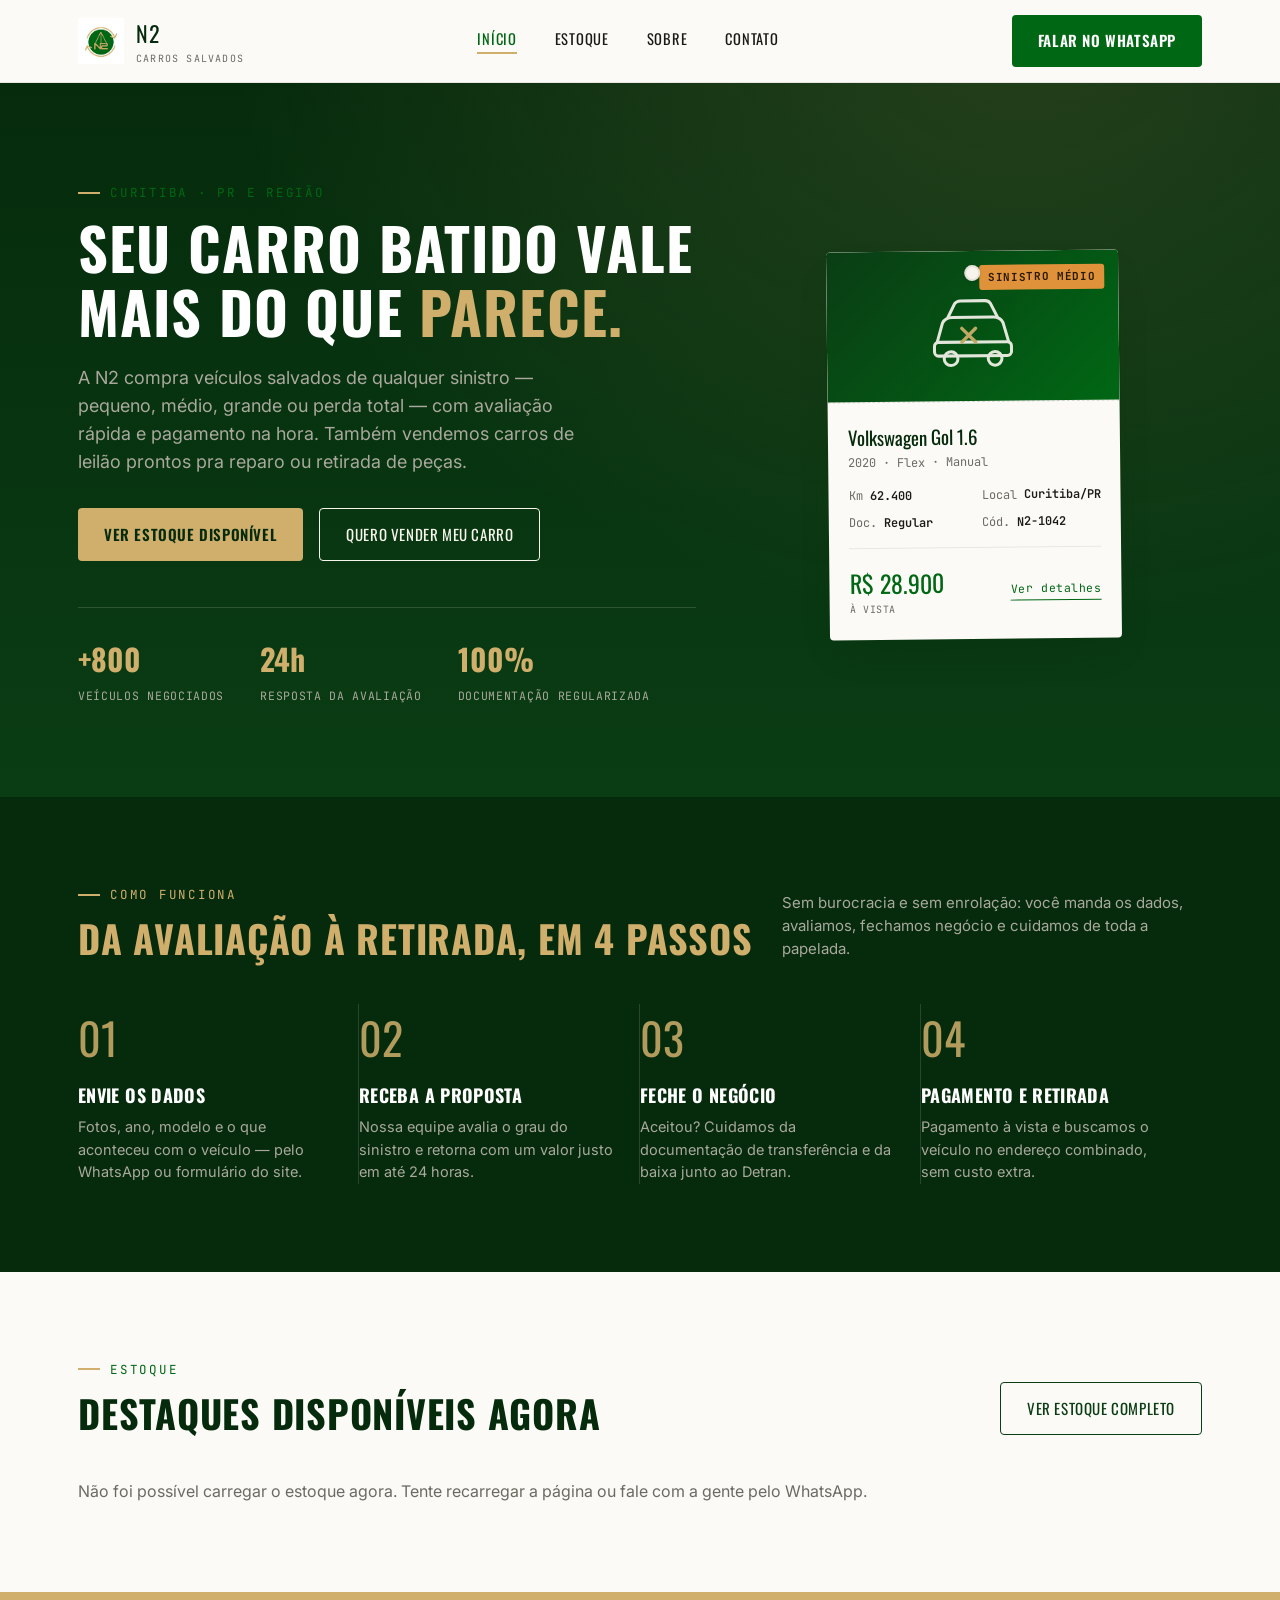
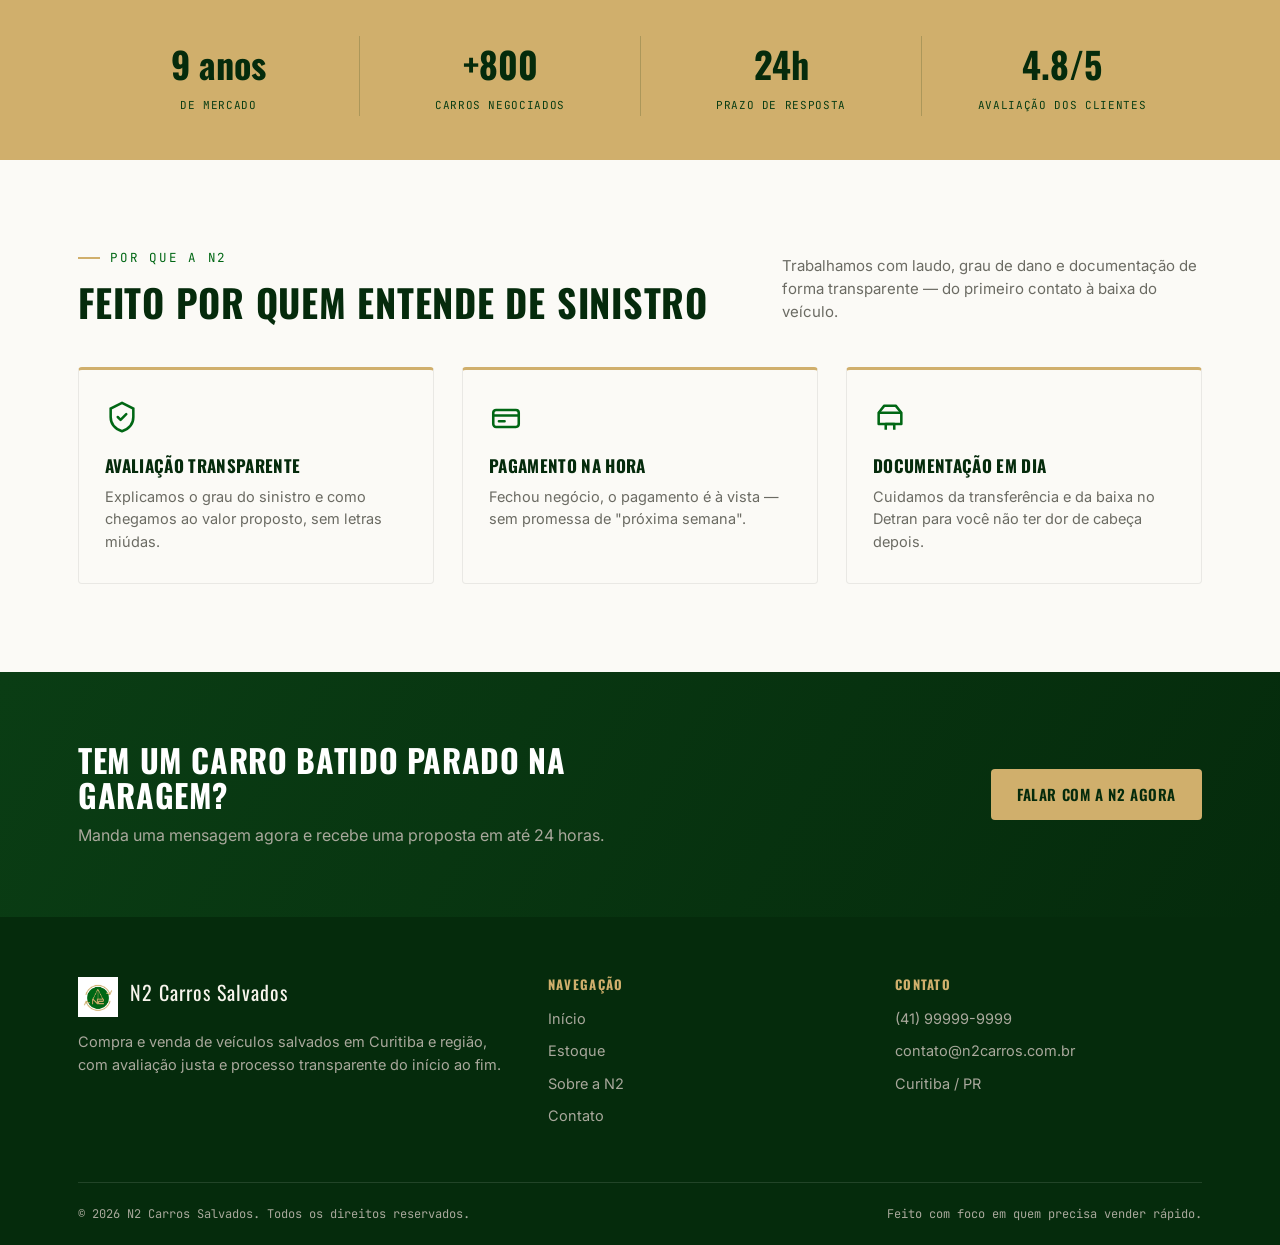
==== index.html @ 7c992ef7 "Puxa o estoque em tempo real do N2 AutoSYS Substitui os cards fixos de veículos (home e estoque) por" ====
<!DOCTYPE html>
<html lang="pt-BR">
<head>
<meta charset="UTF-8">
<meta name="viewport" content="width=device-width, initial-scale=1.0">
<title>N2 | Compra e Venda de Carros Salvados</title>
<meta name="description" content="A N2 compra seu carro salvado com avaliação justa e paga na hora. Também vendemos veículos de sinistro prontos para reparo ou peças.">
<link rel="icon" href="assets/logo.png">
<link rel="stylesheet" href="css/style.css">
</head>
<body>

<header class="site-header">
  <div class="wrap">
    <a href="index.html" class="brand">
      <img src="assets/logo.png" alt="N2 - Compra e venda de carros salvados">
      <div>
        <span class="brand-name">N2</span>
        <span class="brand-tag">Carros Salvados</span>
      </div>
    </a>
    <nav class="main-nav">
      <a href="index.html" class="active">Início</a>
      <a href="estoque.html">Estoque</a>
      <a href="sobre.html">Sobre</a>
      <a href="contato.html">Contato</a>
    </nav>
    <div class="header-actions">
      <a href="#" class="btn btn-whats" data-wa="Olá! Quero vender meu carro salvado.">
        <span>Falar no WhatsApp</span>
      </a>
      <button class="nav-toggle" aria-label="Abrir menu"><span></span><span></span><span></span></button>
    </div>
  </div>
</header>

<section class="hero">
  <div class="wrap">
    <div>
      <div class="eyebrow">Curitiba · PR e região</div>
      <h1>Seu carro batido vale mais do que <span>parece.</span></h1>
      <p class="lead">A N2 compra veículos salvados de qualquer sinistro — pequeno, médio, grande ou perda total — com avaliação rápida e pagamento na hora. Também vendemos carros de leilão prontos pra reparo ou retirada de peças.</p>
      <div class="hero-actions">
        <a href="#estoque-destaque" class="btn btn-primary">Ver estoque disponível</a>
        <a href="#" class="btn btn-outline" data-wa="Olá! Quero uma avaliação para o meu carro salvado.">Quero vender meu carro</a>
      </div>
      <div class="hero-stats">
        <div class="hero-stat"><b>+800</b><span>Veículos negociados</span></div>
        <div class="hero-stat"><b>24h</b><span>Resposta da avaliação</span></div>
        <div class="hero-stat"><b>100%</b><span>Documentação regularizada</span></div>
      </div>
    </div>
    <div class="hero-visual">
      <div class="tag-card" style="max-width:300px;">
        <div class="tag-punch"></div>
        <div class="tag-grade grade-medio">Sinistro médio</div>
        <div class="tag-media">
          <svg viewBox="0 0 64 64" fill="none" stroke="currentColor" style="color:#f7f4ec" stroke-width="2.2">
            <path d="M6 40 L10 26 Q12 22 17 22 L47 22 Q52 22 54 26 L58 40" stroke-linecap="round" stroke-linejoin="round"/>
            <path d="M14 22 L19 12 Q20.5 10 23 10 L41 10 Q43.5 10 45 12 L50 22" stroke-linecap="round" stroke-linejoin="round"/>
            <rect x="4" y="40" width="56" height="10" rx="3"/>
            <circle cx="16" cy="52" r="5"/>
            <circle cx="48" cy="52" r="5"/>
            <path d="M24 30 L34 40 M34 30 L24 40" stroke="#d0af6c" stroke-width="2.5" stroke-linecap="round"/>
          </svg>
        </div>
        <div class="tag-body">
          <div class="tag-model">Volkswagen Gol 1.6</div>
          <div class="tag-year">2020 · Flex · Manual</div>
          <div class="tag-specs">
            <div>Km <b>62.400</b></div>
            <div>Local <b>Curitiba/PR</b></div>
            <div>Doc. <b>Regular</b></div>
            <div>Cód. <b>N2-1042</b></div>
          </div>
          <div class="tag-price-row">
            <div class="tag-price">R$ 28.900<span>à vista</span></div>
            <a href="estoque.html" class="tag-link">Ver detalhes</a>
          </div>
        </div>
      </div>
    </div>
  </div>
</section>

<section class="bg-dark">
  <div class="wrap">
    <div class="section-head">
      <div>
        <div class="eyebrow">Como funciona</div>
        <h2>Da avaliação à retirada, em 4 passos</h2>
      </div>
      <p>Sem burocracia e sem enrolação: você manda os dados, avaliamos, fechamos negócio e cuidamos de toda a papelada.</p>
    </div>
    <div class="steps">
      <div class="step">
        <div class="step-num">01</div>
        <h3>Envie os dados</h3>
        <p>Fotos, ano, modelo e o que aconteceu com o veículo — pelo WhatsApp ou formulário do site.</p>
      </div>
      <div class="step">
        <div class="step-num">02</div>
        <h3>Receba a proposta</h3>
        <p>Nossa equipe avalia o grau do sinistro e retorna com um valor justo em até 24 horas.</p>
      </div>
      <div class="step">
        <div class="step-num">03</div>
        <h3>Feche o negócio</h3>
        <p>Aceitou? Cuidamos da documentação de transferência e da baixa junto ao Detran.</p>
      </div>
      <div class="step">
        <div class="step-num">04</div>
        <h3>Pagamento e retirada</h3>
        <p>Pagamento à vista e buscamos o veículo no endereço combinado, sem custo extra.</p>
      </div>
    </div>
  </div>
</section>

<section id="estoque-destaque" class="bg-paper">
  <div class="wrap">
    <div class="section-head">
      <div>
        <div class="eyebrow">Estoque</div>
        <h2>Destaques disponíveis agora</h2>
      </div>
      <a href="estoque.html" class="btn btn-outline-dark">Ver estoque completo</a>
    </div>
    <div class="tag-grid" id="tag-grid-destaque">
      <p style="color:var(--steel);grid-column:1/-1;">Carregando estoque…</p>
    </div>
  </div>
</section>

<section class="stats-band">
  <div class="wrap">
    <div class="stat-item"><b>9 anos</b><span>De mercado</span></div>
    <div class="stat-item"><b>+800</b><span>Carros negociados</span></div>
    <div class="stat-item"><b>24h</b><span>Prazo de resposta</span></div>
    <div class="stat-item"><b>4.8/5</b><span>Avaliação dos clientes</span></div>
  </div>
</section>

<section class="bg-paper">
  <div class="wrap">
    <div class="section-head">
      <div>
        <div class="eyebrow">Por que a N2</div>
        <h2>Feito por quem entende de sinistro</h2>
      </div>
      <p>Trabalhamos com laudo, grau de dano e documentação de forma transparente — do primeiro contato à baixa do veículo.</p>
    </div>
    <div class="value-grid">
      <div class="value-card">
        <svg viewBox="0 0 24 24" fill="none" stroke="currentColor" stroke-width="1.8"><path d="M12 2 L20 6 V12 C20 17 16.5 20.5 12 22 C7.5 20.5 4 17 4 12 V6 Z"/><path d="M9 12 l2 2 l4 -4" stroke-linecap="round" stroke-linejoin="round"/></svg>
        <h3>Avaliação transparente</h3>
        <p>Explicamos o grau do sinistro e como chegamos ao valor proposto, sem letras miúdas.</p>
      </div>
      <div class="value-card">
        <svg viewBox="0 0 24 24" fill="none" stroke="currentColor" stroke-width="1.8"><rect x="3" y="7" width="18" height="12" rx="2"/><path d="M3 11 h18 M7 15 h4" stroke-linecap="round"/></svg>
        <h3>Pagamento na hora</h3>
        <p>Fechou negócio, o pagamento é à vista — sem promessa de "próxima semana".</p>
      </div>
      <div class="value-card">
        <svg viewBox="0 0 24 24" fill="none" stroke="currentColor" stroke-width="1.8"><path d="M4 17 V9 l4 -5 h8 l4 5 v8 Z" stroke-linejoin="round"/><path d="M4 9 h16 M9 21 v-4 h6 v4" stroke-linejoin="round"/></svg>
        <h3>Documentação em dia</h3>
        <p>Cuidamos da transferência e da baixa no Detran para você não ter dor de cabeça depois.</p>
      </div>
    </div>
  </div>
</section>

<section class="cta-band">
  <div class="wrap">
    <div>
      <h2>Tem um carro batido parado na garagem?</h2>
      <p>Manda uma mensagem agora e recebe uma proposta em até 24 horas.</p>
    </div>
    <a href="#" class="btn btn-primary" data-wa="Olá! Tenho um carro salvado e quero uma proposta.">Falar com a N2 agora</a>
  </div>
</section>

<footer class="site-footer">
  <div class="wrap">
    <div class="footer-grid">
      <div class="footer-col">
        <div class="footer-brand">
          <img src="assets/logo.png" alt="N2">
          <span class="footer-brand-name">N2 Carros Salvados</span>
        </div>
        <p>Compra e venda de veículos salvados em Curitiba e região, com avaliação justa e processo transparente do início ao fim.</p>
      </div>
      <div class="footer-col">
        <h4>Navegação</h4>
        <a href="index.html">Início</a>
        <a href="estoque.html">Estoque</a>
        <a href="sobre.html">Sobre a N2</a>
        <a href="contato.html">Contato</a>
      </div>
      <div class="footer-col">
        <h4>Contato</h4>
        <a href="tel:+5541999999999">(41) 99999-9999</a>
        <a href="mailto:contato@n2carros.com.br">contato@n2carros.com.br</a>
        <p>Curitiba / PR</p>
      </div>
    </div>
    <div class="footer-bottom">
      <span>© 2026 N2 Carros Salvados. Todos os direitos reservados.</span>
      <span>Feito com foco em quem precisa vender rápido.</span>
    </div>
  </div>
</footer>

<script src="js/script.js"></script>
</body>
</html>
---- css/style.css ----
@import url('https://fonts.googleapis.com/css2?family=Oswald:wght@400;500;600;700&family=Inter:wght@400;500;600;700&family=JetBrains+Mono:wght@400;500;700&display=swap');

:root{
  --green-900:#052b0c;
  --green-800:#0a3d14;
  --green-700:#006714;
  --green-600:#0c7d24;
  --gold:#d0af6c;
  --gold-light:#e8d5a8;
  --cream:#f7f4ec;
  --paper:#fbfaf6;
  --ink:#1a1a16;
  --steel:#6b6b63;
  --steel-light:#a9a89c;
  --danger:#a83232;

  --font-display:'Oswald',sans-serif;
  --font-body:'Inter',sans-serif;
  --font-mono:'JetBrains Mono',monospace;

  --radius:4px;
  --container:1180px;
}

*{box-sizing:border-box;margin:0;padding:0;}
html{scroll-behavior:smooth;}
body{
  font-family:var(--font-body);
  color:var(--ink);
  background:var(--cream);
  line-height:1.55;
  -webkit-font-smoothing:antialiased;
}
img{max-width:100%;display:block;}
a{color:inherit;text-decoration:none;}
ul{list-style:none;}
button{font-family:inherit;cursor:pointer;border:none;background:none;}

.wrap{
  width:100%;
  max-width:var(--container);
  margin:0 auto;
  padding:0 28px;
}

h1,h2,h3,h4{
  font-family:var(--font-display);
  text-transform:uppercase;
  letter-spacing:0.02em;
  color:var(--green-900);
  line-height:1.1;
}

.eyebrow{
  font-family:var(--font-mono);
  font-size:12.5px;
  letter-spacing:0.14em;
  text-transform:uppercase;
  color:var(--green-700);
  display:flex;
  align-items:center;
  gap:10px;
  margin-bottom:14px;
}
.eyebrow::before{
  content:"";
  width:22px;
  height:2px;
  background:var(--gold);
}

/* ---------- Buttons ---------- */
.btn{
  display:inline-flex;
  align-items:center;
  gap:10px;
  padding:14px 26px;
  font-family:var(--font-display);
  font-size:15px;
  letter-spacing:0.04em;
  text-transform:uppercase;
  border-radius:var(--radius);
  transition:transform .15s ease, box-shadow .15s ease, background .15s ease;
  white-space:nowrap;
}
.btn-primary{
  background:var(--gold);
  color:var(--green-900);
  font-weight:600;
}
.btn-primary:hover{background:var(--gold-light);transform:translateY(-2px);}
.btn-outline{
  border:1.5px solid var(--cream);
  color:var(--cream);
}
.btn-outline:hover{background:rgba(247,244,236,0.1);transform:translateY(-2px);}
.btn-outline-dark{
  border:1.5px solid var(--green-800);
  color:var(--green-800);
}
.btn-outline-dark:hover{background:var(--green-800);color:var(--cream);}
.btn-whats{
  background:var(--green-700);
  color:#fff;
  font-weight:600;
}
.btn-whats:hover{background:var(--green-600);transform:translateY(-2px);}
.btn-block{width:100%;justify-content:center;}

/* ---------- Header ---------- */
.site-header{
  position:sticky;
  top:0;
  z-index:100;
  background:var(--paper);
  border-bottom:1px solid rgba(0,0,0,0.08);
}
.site-header .wrap{
  display:flex;
  align-items:center;
  justify-content:space-between;
  height:82px;
}
.brand{
  display:flex;
  align-items:center;
  gap:12px;
}
.brand img{height:46px;width:46px;}
.brand-name{
  font-family:var(--font-display);
  font-size:22px;
  letter-spacing:0.06em;
  color:var(--green-900);
}
.brand-tag{
  display:block;
  font-family:var(--font-mono);
  font-size:10px;
  letter-spacing:0.12em;
  color:var(--steel);
  text-transform:uppercase;
  margin-top:1px;
}
.main-nav{
  display:flex;
  align-items:center;
  gap:38px;
}
.main-nav a{
  font-family:var(--font-display);
  font-size:14.5px;
  letter-spacing:0.05em;
  text-transform:uppercase;
  color:var(--ink);
  position:relative;
  padding-bottom:4px;
}
.main-nav a::after{
  content:"";
  position:absolute;
  left:0;bottom:0;
  width:0;
  height:2px;
  background:var(--gold);
  transition:width .2s ease;
}
.main-nav a:hover::after,
.main-nav a.active::after{width:100%;}
.main-nav a.active{color:var(--green-700);}
.header-actions{display:flex;align-items:center;gap:16px;}
.nav-toggle{display:none;}

/* ---------- Footer ---------- */
.site-footer{
  background:var(--green-900);
  color:var(--cream);
  padding:60px 0 0;
}
.footer-grid{
  display:grid;
  grid-template-columns:1.4fr 1fr 1fr;
  gap:40px;
  padding-bottom:44px;
  border-bottom:1px solid rgba(247,244,236,0.12);
}
.footer-brand{display:flex;gap:12px;align-items:flex-start;margin-bottom:14px;}
.footer-brand img{height:40px;width:40px;}
.footer-brand-name{font-family:var(--font-display);font-size:20px;letter-spacing:0.05em;}
.footer-col h4{
  color:var(--gold);
  font-size:13px;
  letter-spacing:0.1em;
  margin-bottom:16px;
}
.footer-col p, .footer-col a{
  color:var(--steel-light);
  font-size:14.5px;
  display:block;
  margin-bottom:10px;
}
.footer-col a:hover{color:var(--gold);}
.footer-bottom{
  padding:22px 0;
  display:flex;
  justify-content:space-between;
  font-family:var(--font-mono);
  font-size:12px;
  color:var(--steel-light);
}

/* ---------- Hero ---------- */
.hero{
  background:var(--green-900);
  background-image:
    radial-gradient(ellipse at 80% -10%, rgba(208,175,108,0.16), transparent 55%),
    linear-gradient(180deg, var(--green-900), var(--green-800));
  color:var(--cream);
  padding:100px 0 90px;
  position:relative;
  overflow:hidden;
}
.hero .wrap{
  display:grid;
  grid-template-columns:1.15fr 0.85fr;
  gap:50px;
  align-items:center;
  position:relative;
  z-index:2;
}
.hero h1{
  color:#fff;
  font-size:clamp(38px,5vw,58px);
  margin-bottom:20px;
}
.hero h1 span{color:var(--gold);}
.hero p.lead{
  font-size:18px;
  color:var(--steel-light);
  max-width:520px;
  margin-bottom:32px;
}
.hero-actions{display:flex;gap:16px;flex-wrap:wrap;}
.hero-stats{
  display:flex;
  gap:36px;
  margin-top:46px;
  padding-top:28px;
  border-top:1px solid rgba(247,244,236,0.15);
}
.hero-stat b{
  display:block;
  font-family:var(--font-display);
  font-size:30px;
  color:var(--gold);
}
.hero-stat span{
  font-family:var(--font-mono);
  font-size:11.5px;
  letter-spacing:0.06em;
  color:var(--steel-light);
  text-transform:uppercase;
}

/* Tag illustration in hero */
.hero-visual{position:relative;display:flex;justify-content:center;}

/* ---------- Auction Tag Card (signature component) ---------- */
.tag-card{
  background:var(--paper);
  border-radius:var(--radius);
  position:relative;
  box-shadow:0 18px 40px -18px rgba(5,43,12,0.35);
  overflow:hidden;
  transform:rotate(-0.6deg);
  transition:transform .2s ease, box-shadow .2s ease;
}
.tag-card:nth-child(even){transform:rotate(0.6deg);}
.tag-card:hover{transform:rotate(0deg) translateY(-4px);box-shadow:0 24px 50px -18px rgba(5,43,12,0.45);}
.tag-punch{
  position:absolute;
  top:14px;left:50%;
  transform:translateX(-50%);
  width:16px;height:16px;
  border-radius:50%;
  background:var(--cream);
  box-shadow:inset 0 0 0 2px rgba(0,0,0,0.08), 0 1px 3px rgba(0,0,0,0.15);
  z-index:3;
}
.tag-media{
  height:150px;
  background:linear-gradient(135deg,var(--green-800),var(--green-700));
  position:relative;
  display:flex;
  align-items:center;
  justify-content:center;
  padding-top:10px;
}
.tag-media svg{width:88px;height:88px;opacity:0.92;}
.tag-media img{width:100%;height:100%;object-fit:cover;}
.tag-grade{
  position:absolute;
  top:14px;right:14px;
  z-index:2;
  font-family:var(--font-mono);
  font-size:11px;
  letter-spacing:0.06em;
  padding:4px 9px;
  border-radius:3px;
  text-transform:uppercase;
  font-weight:700;
}
.grade-pequeno{background:var(--gold);color:var(--green-900);}
.grade-medio{background:#e0923a;color:#2a1a05;}
.grade-grande{background:var(--danger);color:#fff;}
.grade-sucata{background:var(--steel);color:#fff;}
.tag-body{padding:20px 20px 22px;border-top:1px dashed rgba(0,0,0,0.14);}
.tag-model{
  font-family:var(--font-display);
  font-size:19px;
  color:var(--green-900);
  margin-bottom:2px;
}
.tag-year{
  font-family:var(--font-mono);
  font-size:12px;
  color:var(--steel);
  margin-bottom:14px;
}
.tag-specs{
  display:grid;
  grid-template-columns:1fr 1fr;
  gap:8px 14px;
  font-family:var(--font-mono);
  font-size:12px;
  color:var(--steel);
  margin-bottom:16px;
  padding-bottom:16px;
  border-bottom:1px solid rgba(0,0,0,0.08);
}
.tag-specs b{color:var(--ink);font-weight:600;}
.tag-price-row{
  display:flex;
  align-items:center;
  justify-content:space-between;
}
.tag-price{
  font-family:var(--font-display);
  font-size:24px;
  color:var(--green-700);
}
.tag-price span{
  display:block;
  font-family:var(--font-mono);
  font-size:10px;
  color:var(--steel);
  text-transform:uppercase;
  letter-spacing:0.06em;
}
.tag-link{
  font-family:var(--font-mono);
  font-size:11.5px;
  letter-spacing:0.05em;
  color:var(--green-700);
  border-bottom:1px solid var(--green-700);
  padding-bottom:2px;
}
.tag-link:hover{color:var(--gold);border-color:var(--gold);}

/* ---------- Generic sections ---------- */
section{padding:88px 0;}
.section-head{
  display:flex;
  justify-content:space-between;
  align-items:flex-end;
  margin-bottom:44px;
  gap:24px;
}
.section-head h2{font-size:clamp(28px,3.4vw,38px);}
.section-head p{color:var(--steel);max-width:420px;font-size:15px;}
.bg-dark{background:var(--green-900);color:var(--cream);}
.bg-dark h2, .bg-dark .eyebrow{color:var(--gold);}
.bg-dark p{color:var(--steel-light);}
.bg-paper{background:var(--paper);}

/* Steps (real sequence -> numbered) */
.steps{
  display:grid;
  grid-template-columns:repeat(4,1fr);
  gap:0;
  counter-reset:step;
}
.step{
  position:relative;
  padding:0 24px 0 0;
  border-right:1px solid rgba(247,244,236,0.14);
}
.step:last-child{border-right:none;}
.step-num{
  font-family:var(--font-display);
  font-size:44px;
  color:var(--gold);
  opacity:0.85;
  margin-bottom:14px;
}
.step h3{color:#fff;font-size:18px;margin-bottom:10px;}
.step p{font-size:14.5px;color:var(--steel-light);}

/* Grid of tag cards */
.tag-grid{
  display:grid;
  grid-template-columns:repeat(3,1fr);
  gap:30px;
}

/* Stats band */
.stats-band{
  background:var(--gold);
  padding:0;
}
.stats-band .wrap{
  display:grid;
  grid-template-columns:repeat(4,1fr);
  padding:44px 28px;
}
.stat-item{text-align:center;border-left:1px solid rgba(5,43,12,0.18);}
.stat-item:first-child{border-left:none;}
.stat-item b{
  display:block;
  font-family:var(--font-display);
  font-size:36px;
  color:var(--green-900);
}
.stat-item span{
  font-family:var(--font-mono);
  font-size:11px;
  letter-spacing:0.06em;
  text-transform:uppercase;
  color:var(--green-800);
}

/* Values / cards */
.value-grid{
  display:grid;
  grid-template-columns:repeat(3,1fr);
  gap:28px;
}
.value-card{
  background:var(--paper);
  border:1px solid rgba(0,0,0,0.07);
  border-top:3px solid var(--gold);
  padding:30px 26px;
  border-radius:var(--radius);
}
.value-card svg{width:34px;height:34px;color:var(--green-700);margin-bottom:16px;}
.value-card h3{font-size:17px;margin-bottom:10px;color:var(--green-900);}
.value-card p{font-size:14.5px;color:var(--steel);}

/* CTA band */
.cta-band{
  background:linear-gradient(120deg,var(--green-800),var(--green-900));
  color:#fff;
  padding:70px 0;
}
.cta-band .wrap{
  display:flex;
  align-items:center;
  justify-content:space-between;
  gap:30px;
}
.cta-band h2{color:#fff;font-size:clamp(24px,3vw,32px);max-width:520px;}
.cta-band p{color:var(--steel-light);margin-top:10px;}

/* ---------- Filters (Estoque page) ---------- */
.filters{
  display:flex;
  gap:10px;
  flex-wrap:wrap;
  margin-bottom:40px;
}
.filter-btn{
  padding:10px 18px;
  border:1.5px solid var(--steel-light);
  border-radius:30px;
  font-family:var(--font-mono);
  font-size:12.5px;
  letter-spacing:0.04em;
  text-transform:uppercase;
  color:var(--steel);
  transition:all .15s ease;
}
.filter-btn:hover{border-color:var(--green-700);color:var(--green-700);}
.filter-btn.active{
  background:var(--green-700);
  border-color:var(--green-700);
  color:#fff;
}

/* ---------- Page header (interior pages) ---------- */
.page-header{
  background:var(--green-900);
  color:#fff;
  padding:64px 0 44px;
}
.page-header h1{color:#fff;font-size:clamp(30px,4vw,44px);}
.page-header p{color:var(--steel-light);max-width:560px;margin-top:12px;}
.breadcrumb{
  font-family:var(--font-mono);
  font-size:12px;
  letter-spacing:0.05em;
  color:var(--gold);
  text-transform:uppercase;
  margin-bottom:16px;
}

/* ---------- About page specifics ---------- */
.about-grid{
  display:grid;
  grid-template-columns:1fr 1fr;
  gap:60px;
  align-items:center;
}
.about-media{
  background:var(--green-800);
  border-radius:var(--radius);
  padding:40px;
  position:relative;
}
.about-media svg{width:100%;height:auto;}
.timeline{margin-top:20px;}
.timeline-item{
  display:grid;
  grid-template-columns:90px 1fr;
  gap:20px;
  padding:22px 0;
  border-bottom:1px solid rgba(0,0,0,0.08);
}
.timeline-item b{font-family:var(--font-mono);color:var(--green-700);}
.timeline-item h4{font-size:16px;margin-bottom:6px;}
.timeline-item p{font-size:14px;color:var(--steel);}

/* ---------- Contact page ---------- */
.contact-grid{
  display:grid;
  grid-template-columns:0.9fr 1.1fr;
  gap:54px;
}
.contact-cards{display:flex;flex-direction:column;gap:16px;}
.contact-card{
  background:var(--paper);
  border:1px solid rgba(0,0,0,0.08);
  border-radius:var(--radius);
  padding:24px;
  display:flex;
  gap:16px;
  align-items:flex-start;
}
.contact-card svg{width:26px;height:26px;color:var(--green-700);flex-shrink:0;margin-top:2px;}
.contact-card h4{font-size:15px;color:var(--green-900);margin-bottom:6px;text-transform:uppercase;letter-spacing:0.04em;font-family:var(--font-display);}
.contact-card p, .contact-card a{font-size:14.5px;color:var(--steel);}
.contact-card a:hover{color:var(--green-700);}

.form-panel{
  background:var(--paper);
  border:1px solid rgba(0,0,0,0.08);
  border-radius:var(--radius);
  padding:36px;
}
.form-panel h3{font-size:20px;margin-bottom:6px;}
.form-panel > p{color:var(--steel);font-size:14px;margin-bottom:26px;}
.field{margin-bottom:18px;}
.field label{
  display:block;
  font-family:var(--font-mono);
  font-size:11.5px;
  letter-spacing:0.05em;
  text-transform:uppercase;
  color:var(--steel);
  margin-bottom:8px;
}  
.field input, .field select, .field textarea{
  width:100%;
  padding:13px 14px;
  border:1.5px solid rgba(0,0,0,0.14);
  border-radius:var(--radius);
  font-family:var(--font-body);
  font-size:14.5px;
  background:#fff;
  color:var(--ink);
}
.field input:focus, .field select:focus, .field textarea:focus{
  outline:2px solid var(--green-700);
  outline-offset:1px;
  border-color:var(--green-700);
}
.field-row{display:grid;grid-template-columns:1fr 1fr;gap:16px;}
.form-note{font-size:12.5px;color:var(--steel);margin-top:14px;}

.map-block{
  margin-top:28px;
  height:220px;
  border-radius:var(--radius);
  background:
    repeating-linear-gradient(45deg, rgba(0,103,20,0.06) 0 10px, transparent 10px 20px),
    var(--green-800);
  display:flex;
  align-items:center;
  justify-content:center;
  color:var(--gold);
  font-family:var(--font-mono);
  font-size:13px;
  letter-spacing:0.05em;
  text-align:center;
  padding:20px;
}

/* ---------- Sold/badge ribbon on tag ---------- */
.ribbon{
  position:absolute;
  top:16px;left:-32px;
  background:var(--danger);
  color:#fff;
  font-family:var(--font-mono);
  font-size:10.5px;
  letter-spacing:0.08em;
  padding:4px 40px;
  transform:rotate(-38deg);
  z-index:4;
}

/* ---------- Focus visibility ---------- */
a:focus-visible, button:focus-visible, input:focus-visible, textarea:focus-visible, select:focus-visible{
  outline:2px solid var(--green-700);
  outline-offset:2px;
}

/* ---------- Responsive ---------- */
@media (max-width:980px){
  .hero .wrap{grid-template-columns:1fr;}
  .hero-visual{order:-1;}
  .footer-grid{grid-template-columns:1fr;gap:32px;}
  .tag-grid{grid-template-columns:repeat(2,1fr);}
  .steps{grid-template-columns:repeat(2,1fr);row-gap:36px;}
  .step{border-right:none;}
  .value-grid{grid-template-columns:1fr 1fr;}
  .about-grid{grid-template-columns:1fr;}
  .contact-grid{grid-template-columns:1fr;}
  .stats-band .wrap{grid-template-columns:repeat(2,1fr);row-gap:24px;}
  .stat-item{border-left:none;}
}
@media (max-width:720px){
  .main-nav{
    position:fixed;
    top:82px;left:0;right:0;
    background:var(--paper);
    flex-direction:column;
    align-items:flex-start;
    gap:0;
    padding:10px 28px 20px;
    border-bottom:1px solid rgba(0,0,0,0.08);
    transform:translateY(-140%);
    opacity:0;
    transition:transform .2s ease, opacity .2s ease;
    z-index:150;
    box-shadow:0 12px 24px rgba(0,0,0,0.15);
  }
  .main-nav.open{transform:translateY(0);opacity:1;}
  .main-nav a{padding:12px 0;width:100%;border-bottom:1px solid rgba(0,0,0,0.06);}
  .header-actions .btn-whats span{display:none;}
  .nav-toggle{
    display:flex;
    flex-direction:column;
    gap:5px;
    width:26px;
  }
  .nav-toggle span{height:2px;background:var(--green-900);display:block;}
  .tag-grid{grid-template-columns:1fr;}
  .value-grid{grid-template-columns:1fr;}
  .field-row{grid-template-columns:1fr;}
  .cta-band .wrap{flex-direction:column;align-items:flex-start;}
  .section-head{flex-direction:column;align-items:flex-start;}
  .tag-card, .tag-card:nth-child(even){transform:none;}
  .tag-card:hover{transform:none;}
}
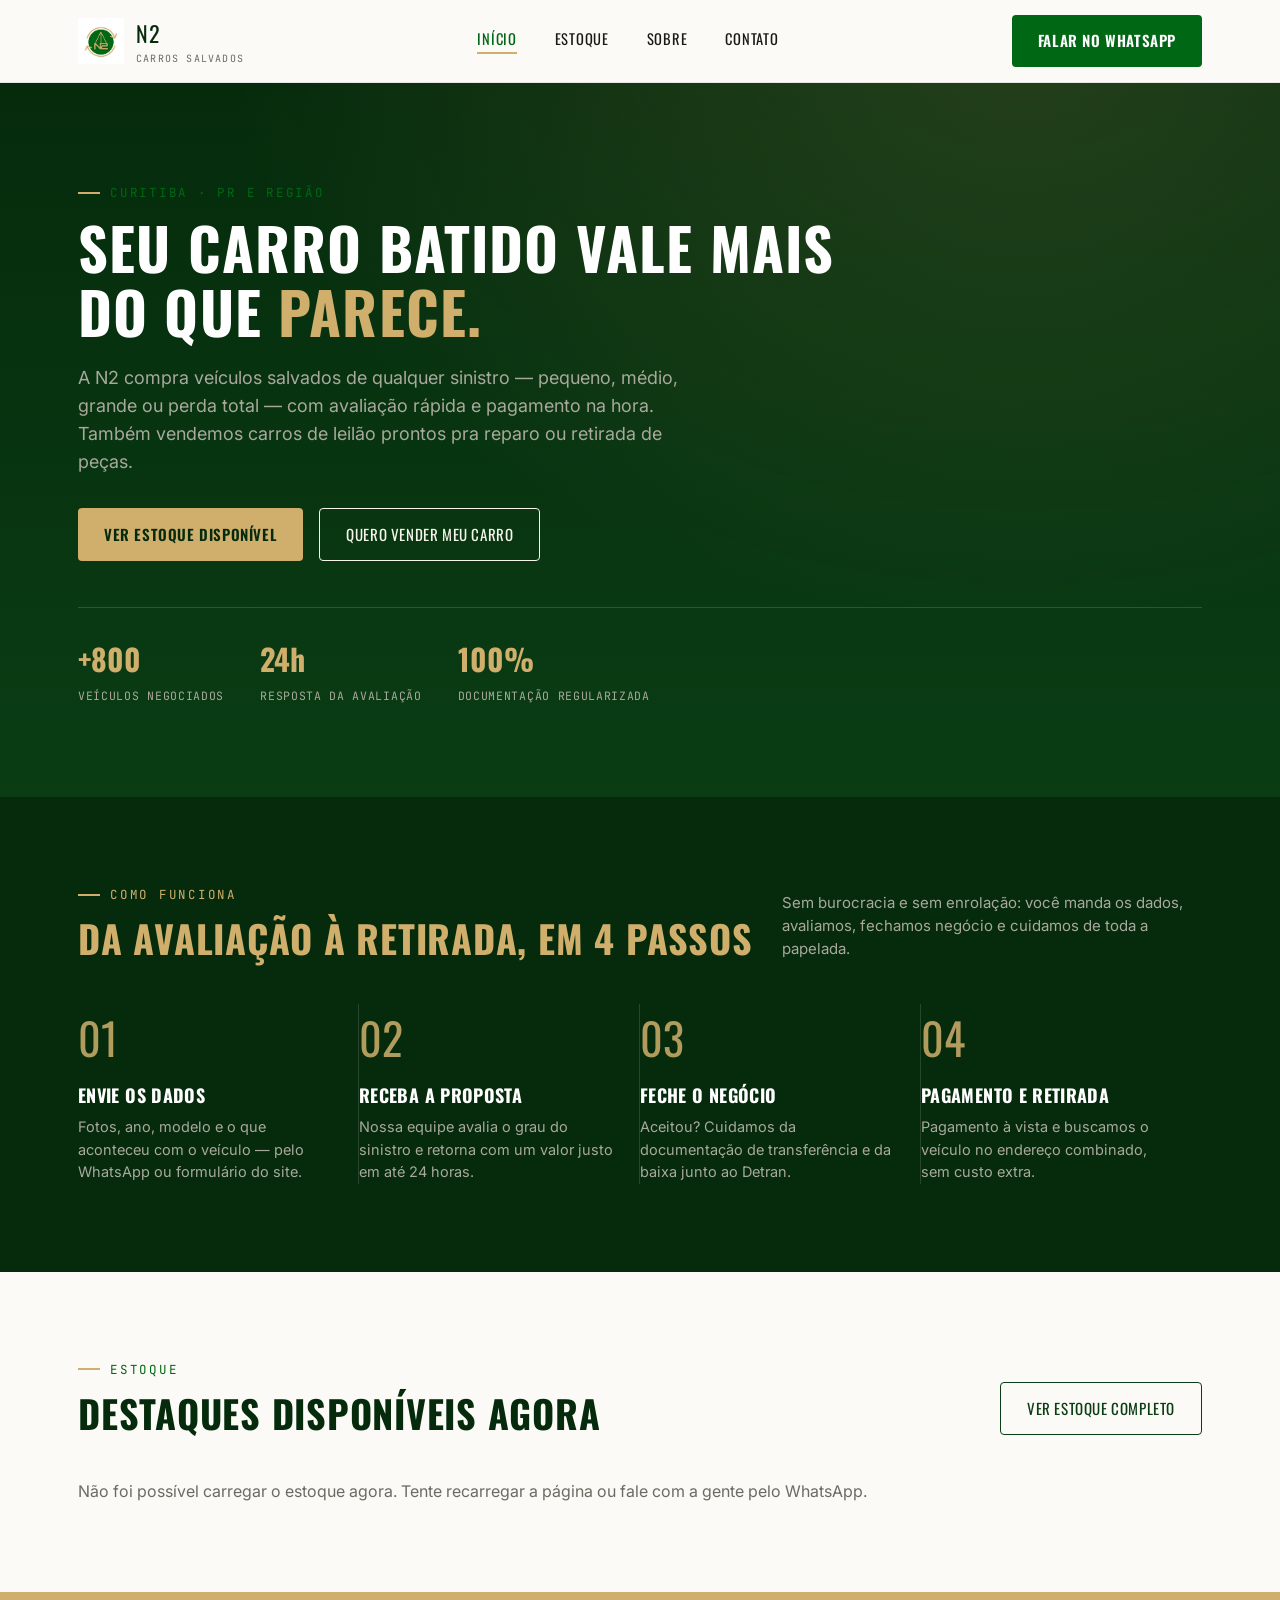
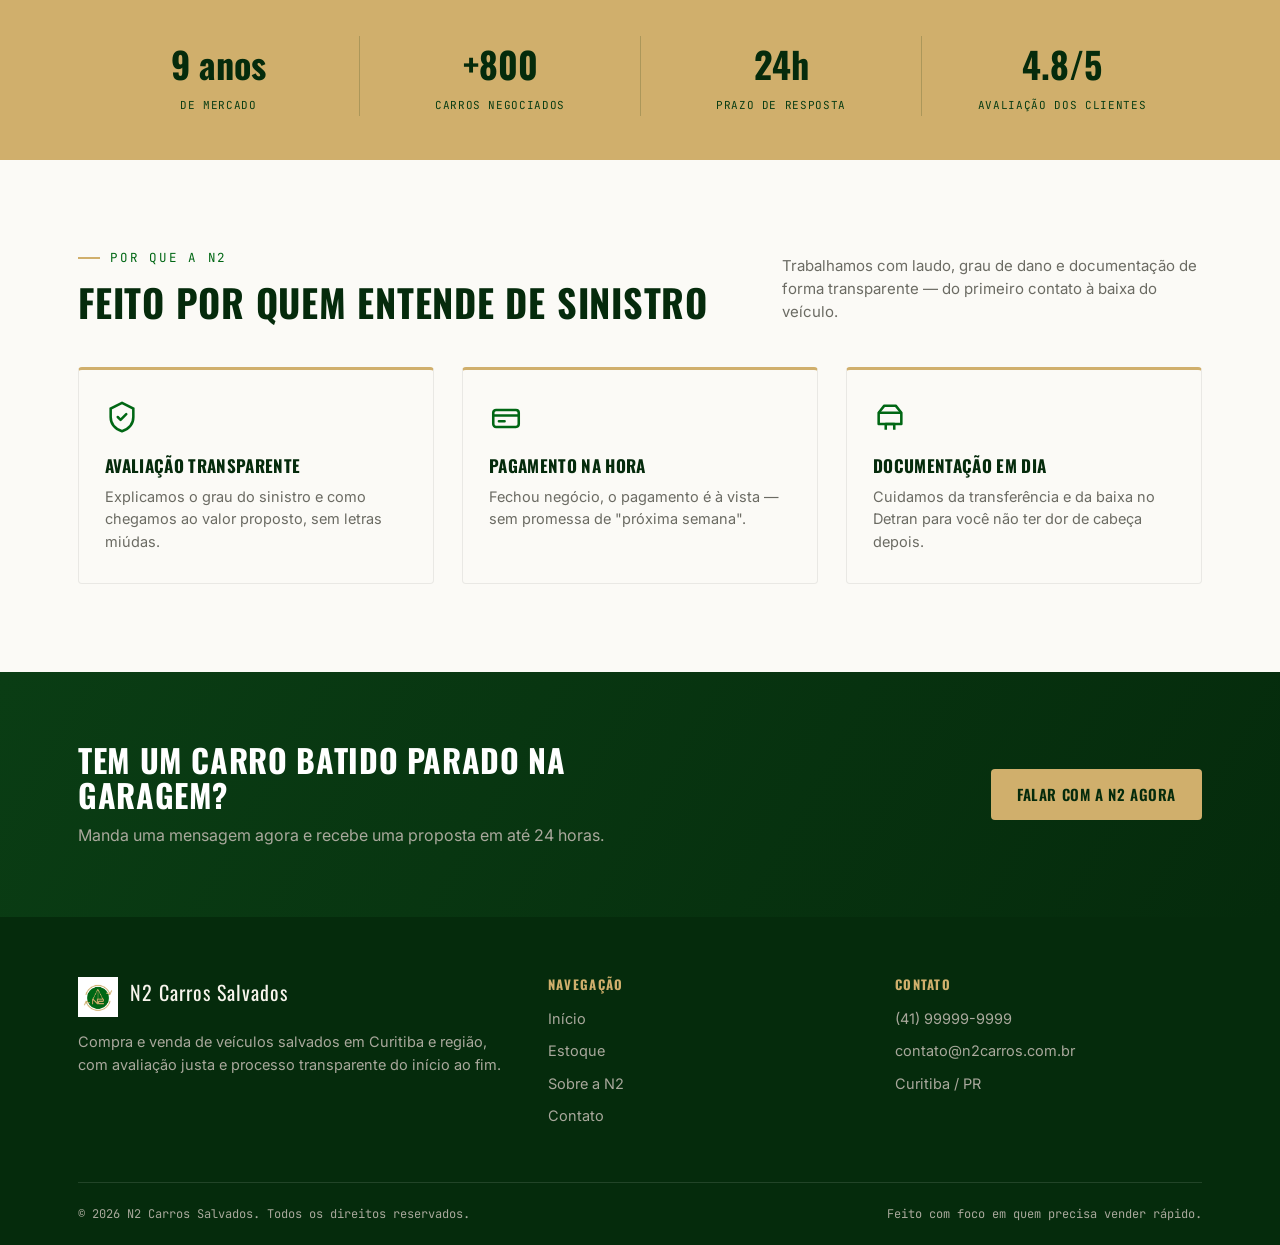
==== commit 1e98ffa1: "Remove card de carro fictício do hero da home O card era um exemplo ilustrativo fixo (Volkswagen Gol" ====
--- a/index.html
+++ b/index.html
@@ -48,36 +48,6 @@
         <div class="hero-stat"><b>+800</b><span>Veículos negociados</span></div>
         <div class="hero-stat"><b>24h</b><span>Resposta da avaliação</span></div>
         <div class="hero-stat"><b>100%</b><span>Documentação regularizada</span></div>
-      </div>
-    </div>
-    <div class="hero-visual">
-      <div class="tag-card" style="max-width:300px;">
-        <div class="tag-punch"></div>
-        <div class="tag-grade grade-medio">Sinistro médio</div>
-        <div class="tag-media">
-          <svg viewBox="0 0 64 64" fill="none" stroke="currentColor" style="color:#f7f4ec" stroke-width="2.2">
-            <path d="M6 40 L10 26 Q12 22 17 22 L47 22 Q52 22 54 26 L58 40" stroke-linecap="round" stroke-linejoin="round"/>
-            <path d="M14 22 L19 12 Q20.5 10 23 10 L41 10 Q43.5 10 45 12 L50 22" stroke-linecap="round" stroke-linejoin="round"/>
-            <rect x="4" y="40" width="56" height="10" rx="3"/>
-            <circle cx="16" cy="52" r="5"/>
-            <circle cx="48" cy="52" r="5"/>
-            <path d="M24 30 L34 40 M34 30 L24 40" stroke="#d0af6c" stroke-width="2.5" stroke-linecap="round"/>
-          </svg>
-        </div>
-        <div class="tag-body">
-          <div class="tag-model">Volkswagen Gol 1.6</div>
-          <div class="tag-year">2020 · Flex · Manual</div>
-          <div class="tag-specs">
-            <div>Km <b>62.400</b></div>
-            <div>Local <b>Curitiba/PR</b></div>
-            <div>Doc. <b>Regular</b></div>
-            <div>Cód. <b>N2-1042</b></div>
-          </div>
-          <div class="tag-price-row">
-            <div class="tag-price">R$ 28.900<span>à vista</span></div>
-            <a href="estoque.html" class="tag-link">Ver detalhes</a>
-          </div>
-        </div>
       </div>
     </div>
   </div>
--- a/css/style.css
+++ b/css/style.css
@@ -221,10 +221,6 @@
   overflow:hidden;
 }
 .hero .wrap{
-  display:grid;
-  grid-template-columns:1.15fr 0.85fr;
-  gap:50px;
-  align-items:center;
   position:relative;
   z-index:2;
 }
@@ -232,12 +228,13 @@
   color:#fff;
   font-size:clamp(38px,5vw,58px);
   margin-bottom:20px;
+  max-width:780px;
 }
 .hero h1 span{color:var(--gold);}
 .hero p.lead{
   font-size:18px;
   color:var(--steel-light);
-  max-width:520px;
+  max-width:620px;
   margin-bottom:32px;
 }
 .hero-actions{display:flex;gap:16px;flex-wrap:wrap;}
@@ -261,9 +258,6 @@
   color:var(--steel-light);
   text-transform:uppercase;
 }
-
-/* Tag illustration in hero */
-.hero-visual{position:relative;display:flex;justify-content:center;}
 
 /* ---------- Auction Tag Card (signature component) ---------- */
 .tag-card{
@@ -636,8 +630,6 @@
 
 /* ---------- Responsive ---------- */
 @media (max-width:980px){
-  .hero .wrap{grid-template-columns:1fr;}
-  .hero-visual{order:-1;}
   .footer-grid{grid-template-columns:1fr;gap:32px;}
   .tag-grid{grid-template-columns:repeat(2,1fr);}
   .steps{grid-template-columns:repeat(2,1fr);row-gap:36px;}
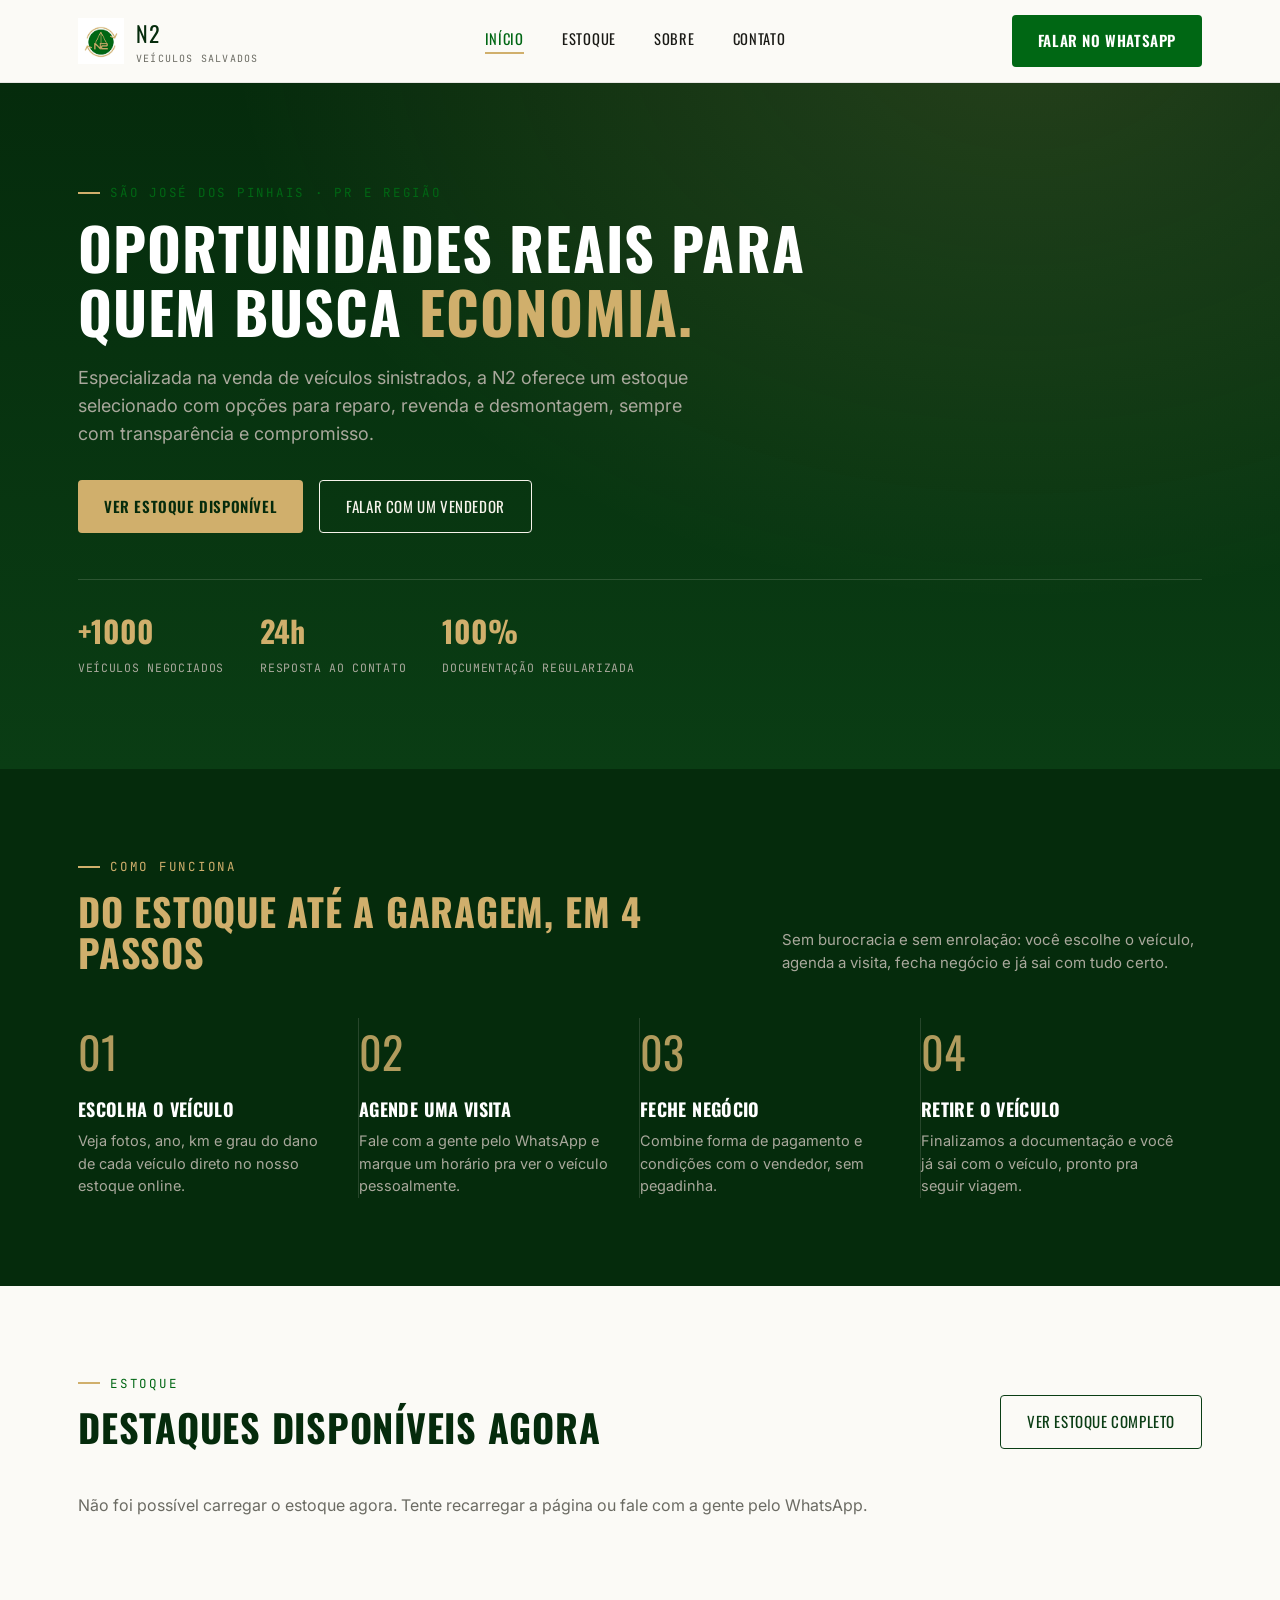
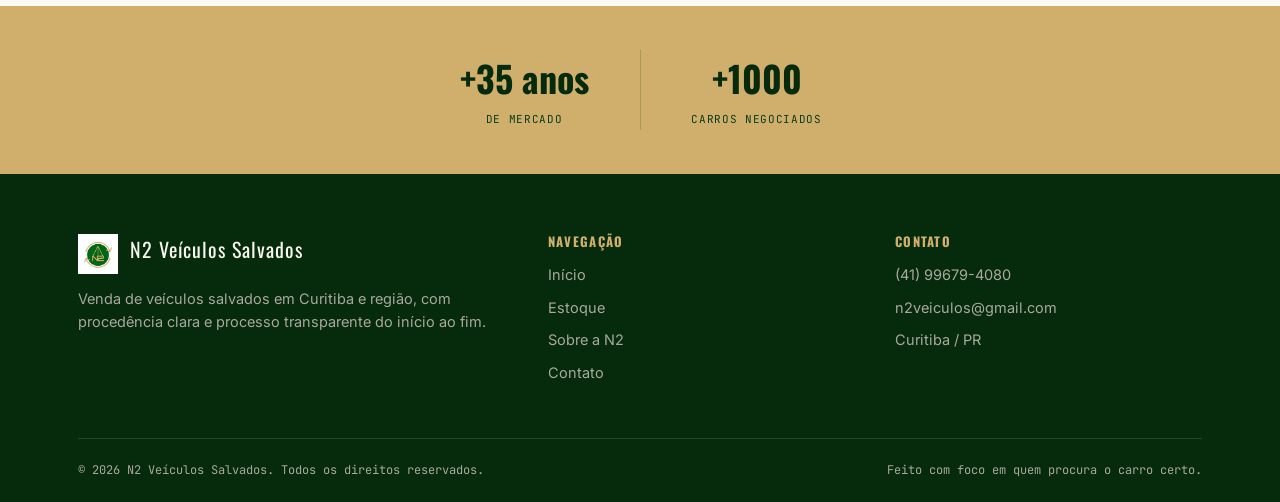
==== commit 51282f40: "Atualiza textos do site: contato real e modelo só-venda - Telefone/WhatsApp real ((41) 99679-4080) e" ====
--- a/index.html
+++ b/index.html
@@ -3,8 +3,8 @@
 <head>
 <meta charset="UTF-8">
 <meta name="viewport" content="width=device-width, initial-scale=1.0">
-<title>N2 | Compra e Venda de Carros Salvados</title>
-<meta name="description" content="A N2 compra seu carro salvado com avaliação justa e paga na hora. Também vendemos veículos de sinistro prontos para reparo ou peças.">
+<title>N2 | Venda de Veículos Salvados</title>
+<meta name="description" content="A N2 vende veículos salvados com procedência clara, prontos para reparo, revenda ou retirada de peças.">
 <link rel="icon" href="assets/logo.png">
 <link rel="stylesheet" href="css/style.css">
 </head>
@@ -13,10 +13,10 @@
 <header class="site-header">
   <div class="wrap">
     <a href="index.html" class="brand">
-      <img src="assets/logo.png" alt="N2 - Compra e venda de carros salvados">
+      <img src="assets/logo.png" alt="N2 - Venda de veículos salvados">
       <div>
         <span class="brand-name">N2</span>
-        <span class="brand-tag">Carros Salvados</span>
+        <span class="brand-tag">Veículos Salvados</span>
       </div>
     </a>
     <nav class="main-nav">
@@ -26,7 +26,7 @@
       <a href="contato.html">Contato</a>
     </nav>
     <div class="header-actions">
-      <a href="#" class="btn btn-whats" data-wa="Olá! Quero vender meu carro salvado.">
+      <a href="#" class="btn btn-whats" data-wa="Olá! Quero saber mais sobre os veículos da N2.">
         <span>Falar no WhatsApp</span>
       </a>
       <button class="nav-toggle" aria-label="Abrir menu"><span></span><span></span><span></span></button>
@@ -37,16 +37,16 @@
 <section class="hero">
   <div class="wrap">
     <div>
-      <div class="eyebrow">Curitiba · PR e região</div>
-      <h1>Seu carro batido vale mais do que <span>parece.</span></h1>
-      <p class="lead">A N2 compra veículos salvados de qualquer sinistro — pequeno, médio, grande ou perda total — com avaliação rápida e pagamento na hora. Também vendemos carros de leilão prontos pra reparo ou retirada de peças.</p>
+      <div class="eyebrow">São José dos Pinhais · PR e região</div>
+      <h1>Oportunidades reais para quem busca <span>economia.</span></h1>
+      <p class="lead">Especializada na venda de veículos sinistrados, a N2 oferece um estoque selecionado com opções para reparo, revenda e desmontagem, sempre com transparência e compromisso.</p>
       <div class="hero-actions">
         <a href="#estoque-destaque" class="btn btn-primary">Ver estoque disponível</a>
-        <a href="#" class="btn btn-outline" data-wa="Olá! Quero uma avaliação para o meu carro salvado.">Quero vender meu carro</a>
+        <a href="#" class="btn btn-outline" data-wa="Olá! Tenho interesse no estoque de veículos da N2.">Falar com um vendedor</a>
       </div>
       <div class="hero-stats">
-        <div class="hero-stat"><b>+800</b><span>Veículos negociados</span></div>
-        <div class="hero-stat"><b>24h</b><span>Resposta da avaliação</span></div>
+        <div class="hero-stat"><b>+1000</b><span>Veículos negociados</span></div>
+        <div class="hero-stat"><b>24h</b><span>Resposta ao contato</span></div>
         <div class="hero-stat"><b>100%</b><span>Documentação regularizada</span></div>
       </div>
     </div>
@@ -58,30 +58,30 @@
     <div class="section-head">
       <div>
         <div class="eyebrow">Como funciona</div>
-        <h2>Da avaliação à retirada, em 4 passos</h2>
+        <h2>Do estoque até a garagem, em 4 passos</h2>
       </div>
-      <p>Sem burocracia e sem enrolação: você manda os dados, avaliamos, fechamos negócio e cuidamos de toda a papelada.</p>
+      <p>Sem burocracia e sem enrolação: você escolhe o veículo, agenda a visita, fecha negócio e já sai com tudo certo.</p>
     </div>
     <div class="steps">
       <div class="step">
         <div class="step-num">01</div>
-        <h3>Envie os dados</h3>
-        <p>Fotos, ano, modelo e o que aconteceu com o veículo — pelo WhatsApp ou formulário do site.</p>
+        <h3>Escolha o veículo</h3>
+        <p>Veja fotos, ano, km e grau do dano de cada veículo direto no nosso estoque online.</p>
       </div>
       <div class="step">
         <div class="step-num">02</div>
-        <h3>Receba a proposta</h3>
-        <p>Nossa equipe avalia o grau do sinistro e retorna com um valor justo em até 24 horas.</p>
+        <h3>Agende uma visita</h3>
+        <p>Fale com a gente pelo WhatsApp e marque um horário pra ver o veículo pessoalmente.</p>
       </div>
       <div class="step">
         <div class="step-num">03</div>
-        <h3>Feche o negócio</h3>
-        <p>Aceitou? Cuidamos da documentação de transferência e da baixa junto ao Detran.</p>
+        <h3>Feche negócio</h3>
+        <p>Combine forma de pagamento e condições com o vendedor, sem pegadinha.</p>
       </div>
       <div class="step">
         <div class="step-num">04</div>
-        <h3>Pagamento e retirada</h3>
-        <p>Pagamento à vista e buscamos o veículo no endereço combinado, sem custo extra.</p>
+        <h3>Retire o veículo</h3>
+        <p>Finalizamos a documentação e você já sai com o veículo, pronto pra seguir viagem.</p>
       </div>
     </div>
   </div>
@@ -104,49 +104,8 @@
 
 <section class="stats-band">
   <div class="wrap">
-    <div class="stat-item"><b>9 anos</b><span>De mercado</span></div>
-    <div class="stat-item"><b>+800</b><span>Carros negociados</span></div>
-    <div class="stat-item"><b>24h</b><span>Prazo de resposta</span></div>
-    <div class="stat-item"><b>4.8/5</b><span>Avaliação dos clientes</span></div>
-  </div>
-</section>
-
-<section class="bg-paper">
-  <div class="wrap">
-    <div class="section-head">
-      <div>
-        <div class="eyebrow">Por que a N2</div>
-        <h2>Feito por quem entende de sinistro</h2>
-      </div>
-      <p>Trabalhamos com laudo, grau de dano e documentação de forma transparente — do primeiro contato à baixa do veículo.</p>
-    </div>
-    <div class="value-grid">
-      <div class="value-card">
-        <svg viewBox="0 0 24 24" fill="none" stroke="currentColor" stroke-width="1.8"><path d="M12 2 L20 6 V12 C20 17 16.5 20.5 12 22 C7.5 20.5 4 17 4 12 V6 Z"/><path d="M9 12 l2 2 l4 -4" stroke-linecap="round" stroke-linejoin="round"/></svg>
-        <h3>Avaliação transparente</h3>
-        <p>Explicamos o grau do sinistro e como chegamos ao valor proposto, sem letras miúdas.</p>
-      </div>
-      <div class="value-card">
-        <svg viewBox="0 0 24 24" fill="none" stroke="currentColor" stroke-width="1.8"><rect x="3" y="7" width="18" height="12" rx="2"/><path d="M3 11 h18 M7 15 h4" stroke-linecap="round"/></svg>
-        <h3>Pagamento na hora</h3>
-        <p>Fechou negócio, o pagamento é à vista — sem promessa de "próxima semana".</p>
-      </div>
-      <div class="value-card">
-        <svg viewBox="0 0 24 24" fill="none" stroke="currentColor" stroke-width="1.8"><path d="M4 17 V9 l4 -5 h8 l4 5 v8 Z" stroke-linejoin="round"/><path d="M4 9 h16 M9 21 v-4 h6 v4" stroke-linejoin="round"/></svg>
-        <h3>Documentação em dia</h3>
-        <p>Cuidamos da transferência e da baixa no Detran para você não ter dor de cabeça depois.</p>
-      </div>
-    </div>
-  </div>
-</section>
-
-<section class="cta-band">
-  <div class="wrap">
-    <div>
-      <h2>Tem um carro batido parado na garagem?</h2>
-      <p>Manda uma mensagem agora e recebe uma proposta em até 24 horas.</p>
-    </div>
-    <a href="#" class="btn btn-primary" data-wa="Olá! Tenho um carro salvado e quero uma proposta.">Falar com a N2 agora</a>
+    <div class="stat-item"><b>+35 anos</b><span>De mercado</span></div>
+    <div class="stat-item"><b>+1000</b><span>Carros negociados</span></div>
   </div>
 </section>
 
@@ -156,9 +115,9 @@
       <div class="footer-col">
         <div class="footer-brand">
           <img src="assets/logo.png" alt="N2">
-          <span class="footer-brand-name">N2 Carros Salvados</span>
+          <span class="footer-brand-name">N2 Veículos Salvados</span>
         </div>
-        <p>Compra e venda de veículos salvados em Curitiba e região, com avaliação justa e processo transparente do início ao fim.</p>
+        <p>Venda de veículos salvados em Curitiba e região, com procedência clara e processo transparente do início ao fim.</p>
       </div>
       <div class="footer-col">
         <h4>Navegação</h4>
@@ -169,14 +128,14 @@
       </div>
       <div class="footer-col">
         <h4>Contato</h4>
-        <a href="tel:+5541999999999">(41) 99999-9999</a>
-        <a href="mailto:contato@n2carros.com.br">contato@n2carros.com.br</a>
+        <a href="tel:+5541996794080">(41) 99679-4080</a>
+        <a href="mailto:n2veiculos@gmail.com">n2veiculos@gmail.com</a>
         <p>Curitiba / PR</p>
       </div>
     </div>
     <div class="footer-bottom">
-      <span>© 2026 N2 Carros Salvados. Todos os direitos reservados.</span>
-      <span>Feito com foco em quem precisa vender rápido.</span>
+      <span>© 2026 N2 Veículos Salvados. Todos os direitos reservados.</span>
+      <span>Feito com foco em quem procura o carro certo.</span>
     </div>
   </div>
 </footer>
--- a/css/style.css
+++ b/css/style.css
@@ -414,7 +414,8 @@
 }
 .stats-band .wrap{
   display:grid;
-  grid-template-columns:repeat(4,1fr);
+  grid-template-columns:repeat(2,1fr);
+  max-width:520px;
   padding:44px 28px;
 }
 .stat-item{text-align:center;border-left:1px solid rgba(5,43,12,0.18);}
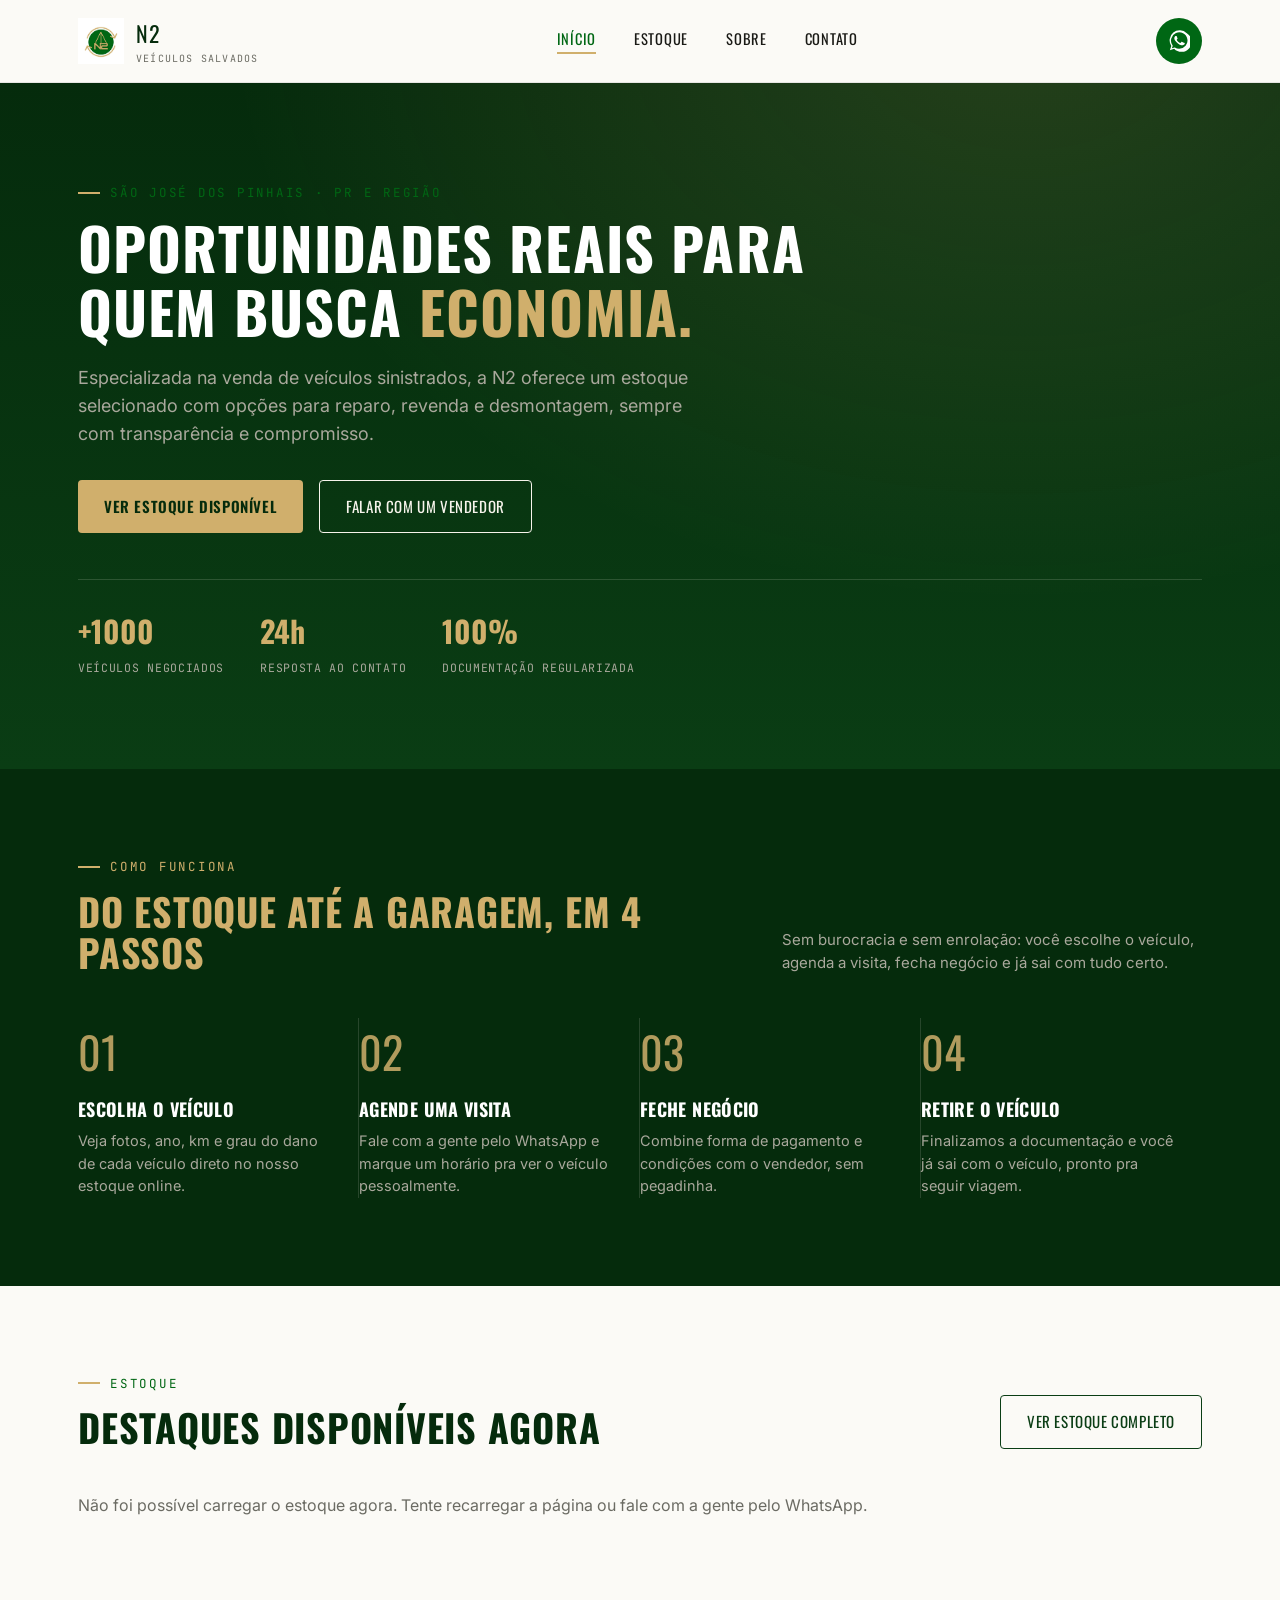
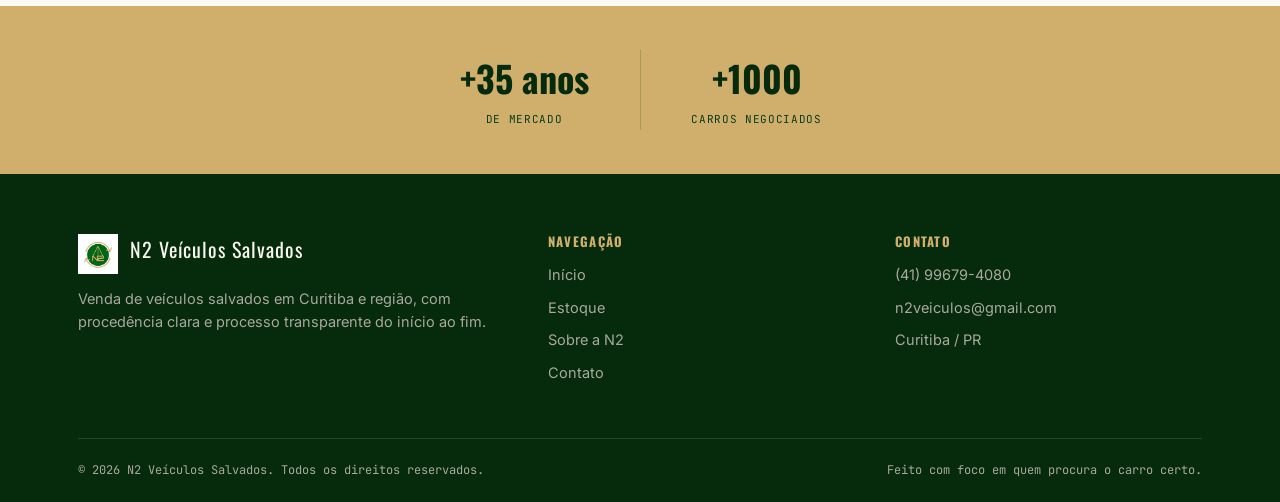
==== commit 51f7391d: "Botão de WhatsApp do header vira ícone, sem texto No mobile o texto já ficava escondido via CSS, dei" ====
--- a/index.html
+++ b/index.html
@@ -26,8 +26,8 @@
       <a href="contato.html">Contato</a>
     </nav>
     <div class="header-actions">
-      <a href="#" class="btn btn-whats" data-wa="Olá! Quero saber mais sobre os veículos da N2.">
-        <span>Falar no WhatsApp</span>
+      <a href="#" class="btn btn-whats" data-wa="Olá! Quero saber mais sobre os veículos da N2." aria-label="Falar no WhatsApp">
+        <svg viewBox="0 0 24 24" fill="currentColor" aria-hidden="true"><path d="M20.5 3.5A11 11 0 0 0 3.6 17.4L2 22l4.7-1.6A11 11 0 1 0 20.5 3.5Zm-8.4 17a9 9 0 0 1-4.6-1.3l-.3-.2-3 1 1-2.9-.2-.3A9 9 0 1 1 12.1 20.5Zm5-6.7c-.3-.1-1.6-.8-1.9-.9-.3-.1-.4-.1-.6.1-.2.3-.7.9-.8 1-.2.2-.3.2-.5.1a7.3 7.3 0 0 1-2.2-1.3 8.2 8.2 0 0 1-1.5-1.9c-.2-.3 0-.5.1-.6l.4-.5.3-.4c.1-.1.1-.3 0-.4-.1-.1-.6-1.5-.8-2-.2-.5-.4-.4-.6-.4h-.5c-.2 0-.5.1-.7.3-.2.3-.9.9-.9 2.2s1 2.6 1.1 2.7c.1.2 2 3 4.8 4.2.7.3 1.2.5 1.6.6.7.2 1.3.2 1.8.1.6-.1 1.6-.7 1.9-1.3.2-.6.2-1.1.2-1.2-.1-.2-.3-.2-.6-.4Z"/></svg>
       </a>
       <button class="nav-toggle" aria-label="Abrir menu"><span></span><span></span><span></span></button>
     </div>
--- a/css/style.css
+++ b/css/style.css
@@ -105,6 +105,11 @@
   font-weight:600;
 }
 .btn-whats:hover{background:var(--green-600);transform:translateY(-2px);}
+.header-actions .btn-whats{
+  padding:12px;
+  border-radius:50%;
+}
+.header-actions .btn-whats svg{width:22px;height:22px;display:block;}
 .btn-block{width:100%;justify-content:center;}
 
 /* ---------- Header ---------- */
@@ -308,6 +313,7 @@
 .grade-medio{background:#e0923a;color:#2a1a05;}
 .grade-grande{background:var(--danger);color:#fff;}
 .grade-sucata{background:var(--steel);color:#fff;}
+.grade-implemento{background:var(--green-700);color:#fff;}
 .tag-body{padding:20px 20px 22px;border-top:1px dashed rgba(0,0,0,0.14);}
 .tag-model{
   font-family:var(--font-display);
@@ -659,7 +665,6 @@
   }
   .main-nav.open{transform:translateY(0);opacity:1;}
   .main-nav a{padding:12px 0;width:100%;border-bottom:1px solid rgba(0,0,0,0.06);}
-  .header-actions .btn-whats span{display:none;}
   .nav-toggle{
     display:flex;
     flex-direction:column;
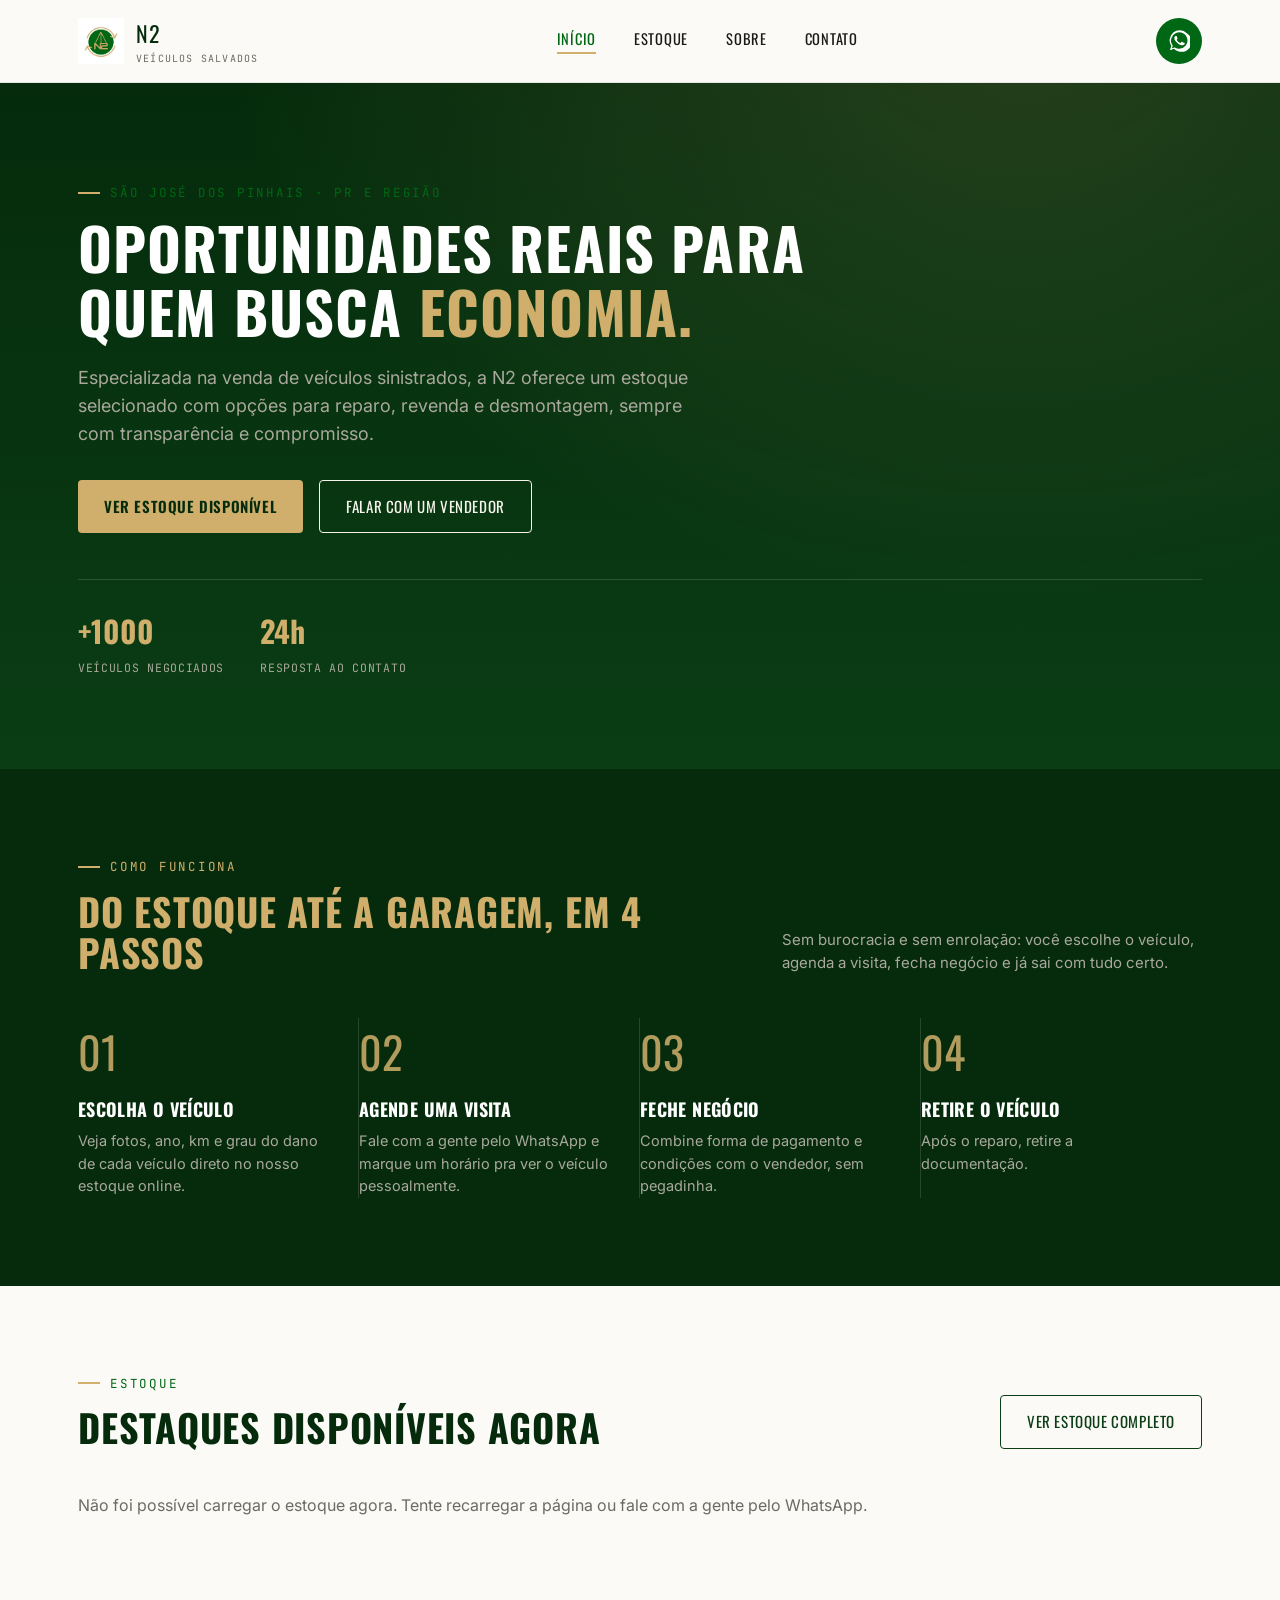
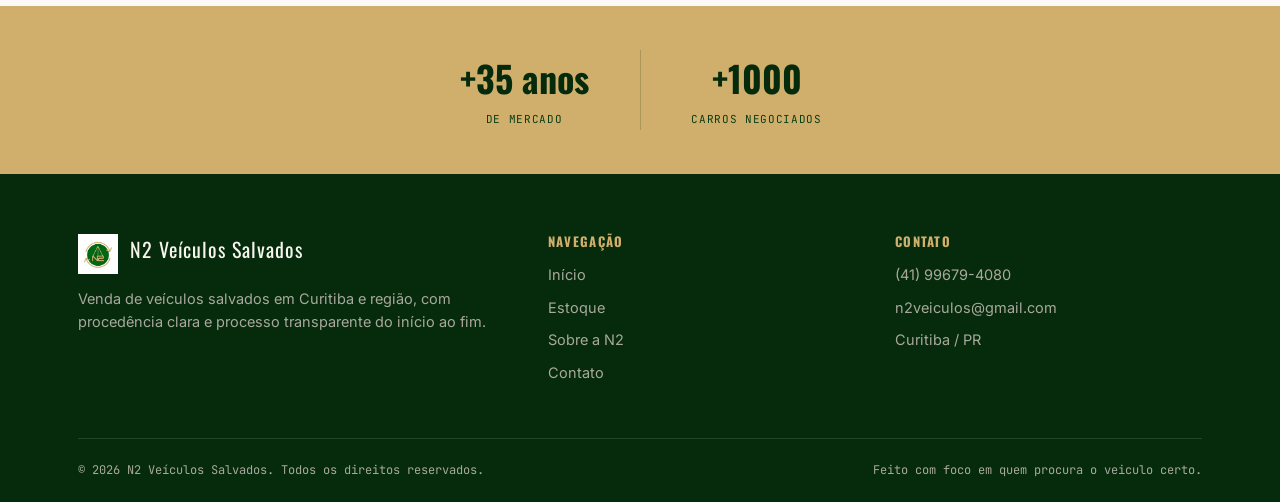
==== commit 8368177b: "Atualiza textos da home, estoque, sobre e contato Remove selo de documentação regularizada, ajusta o" ====
--- a/index.html
+++ b/index.html
@@ -6,7 +6,7 @@
 <title>N2 | Venda de Veículos Salvados</title>
 <meta name="description" content="A N2 vende veículos salvados com procedência clara, prontos para reparo, revenda ou retirada de peças.">
 <link rel="icon" href="assets/logo.png">
-<link rel="stylesheet" href="css/style.css">
+<link rel="stylesheet" href="css/style.css?v=2">
 </head>
 <body>
 
@@ -47,7 +47,6 @@
       <div class="hero-stats">
         <div class="hero-stat"><b>+1000</b><span>Veículos negociados</span></div>
         <div class="hero-stat"><b>24h</b><span>Resposta ao contato</span></div>
-        <div class="hero-stat"><b>100%</b><span>Documentação regularizada</span></div>
       </div>
     </div>
   </div>
@@ -81,7 +80,7 @@
       <div class="step">
         <div class="step-num">04</div>
         <h3>Retire o veículo</h3>
-        <p>Finalizamos a documentação e você já sai com o veículo, pronto pra seguir viagem.</p>
+        <p>Após o reparo, retire a documentação.</p>
       </div>
     </div>
   </div>
@@ -135,11 +134,11 @@
     </div>
     <div class="footer-bottom">
       <span>© 2026 N2 Veículos Salvados. Todos os direitos reservados.</span>
-      <span>Feito com foco em quem procura o carro certo.</span>
+      <span>Feito com foco em quem procura o veiculo certo.</span>
     </div>
   </div>
 </footer>
 
-<script src="js/script.js"></script>
+<script src="js/script.js?v=2"></script>
 </body>
 </html>
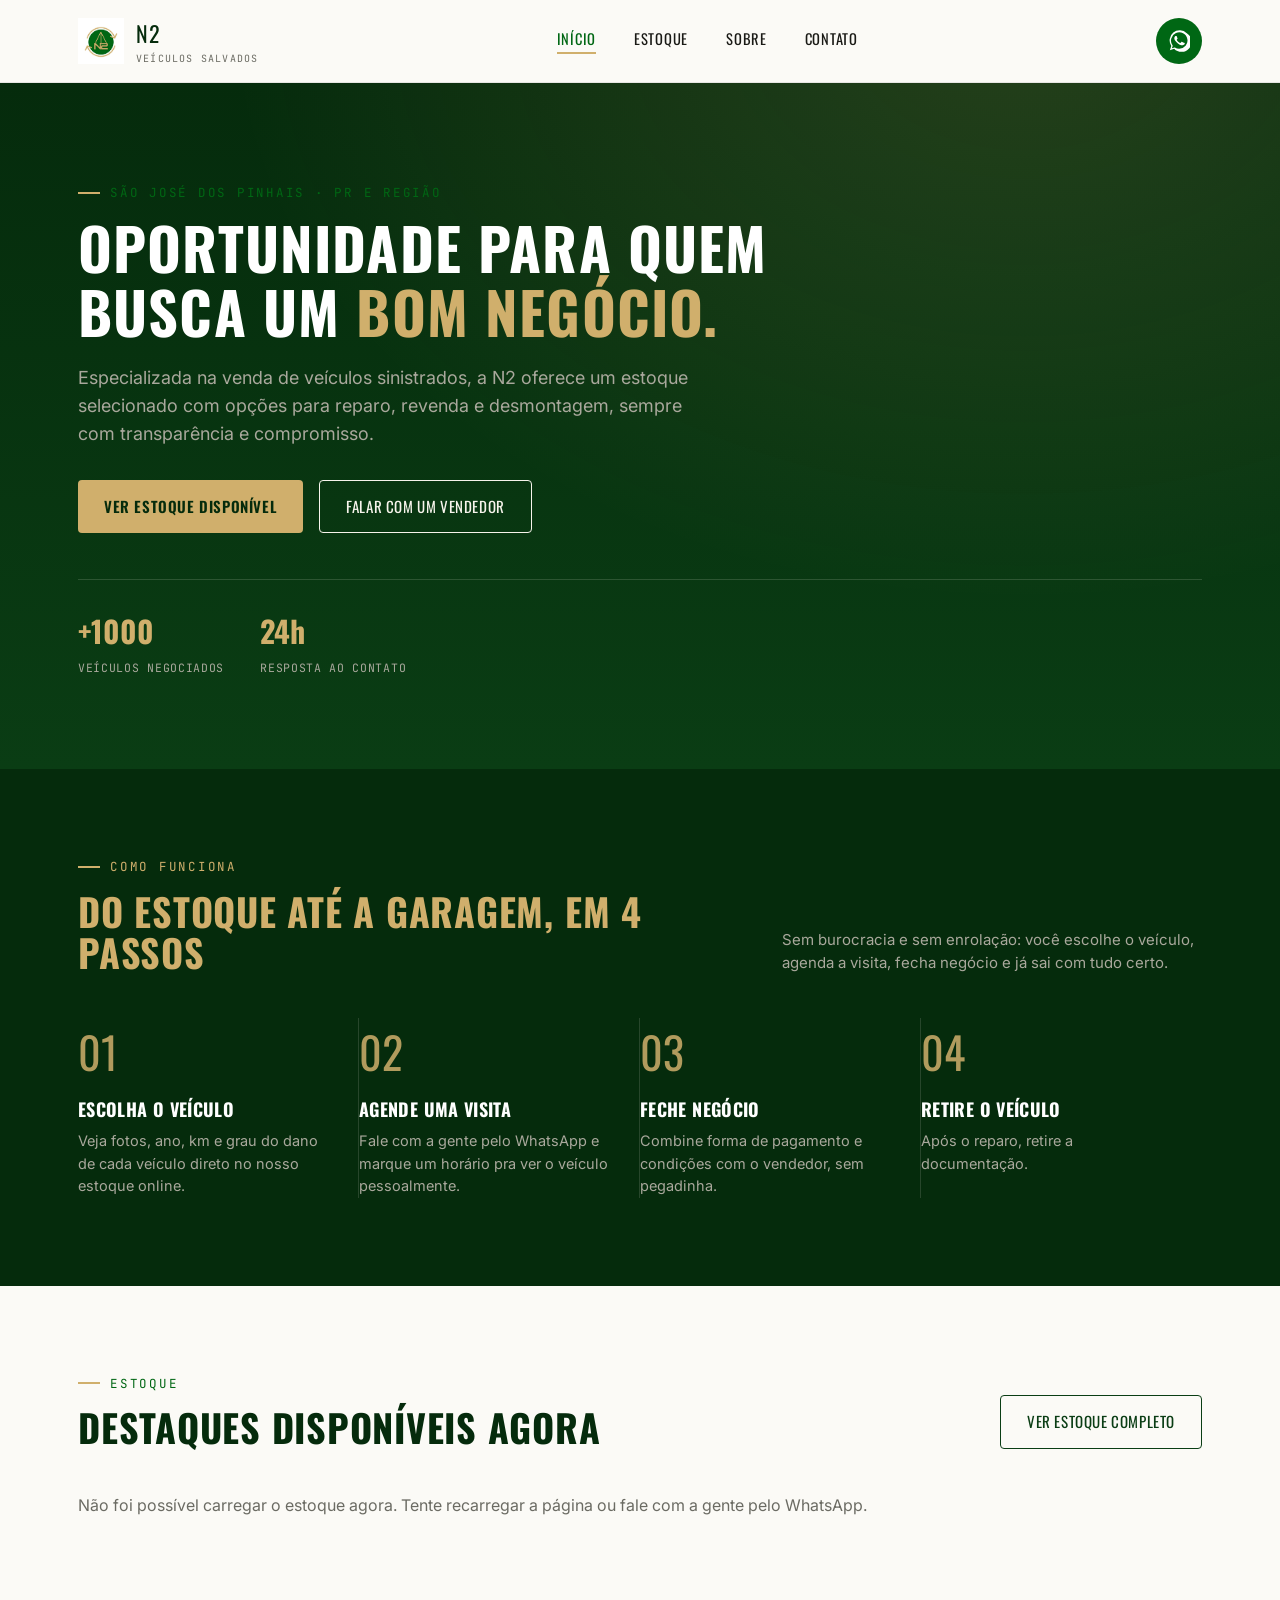
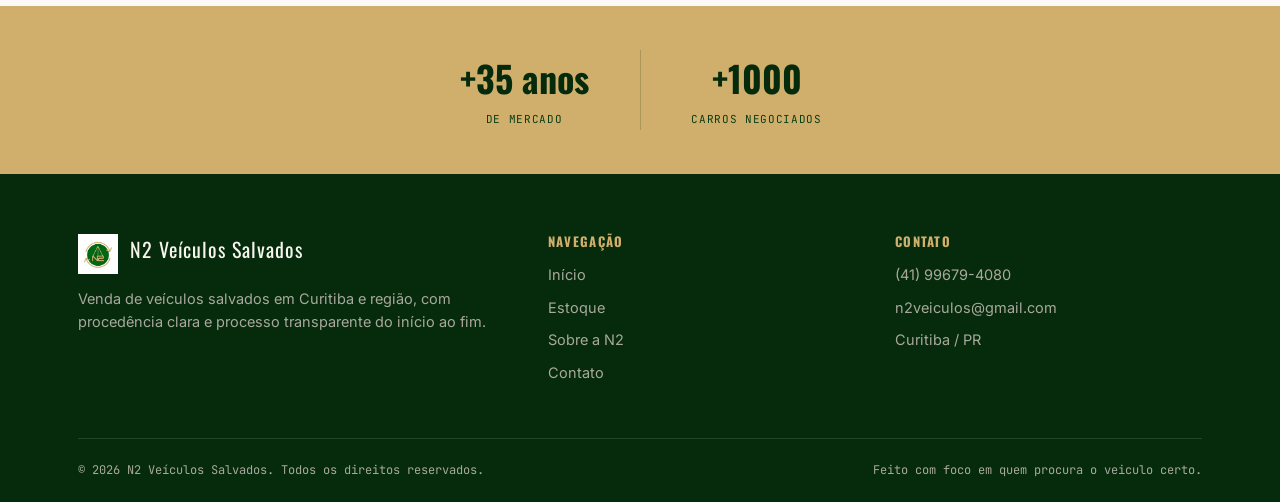
==== commit a5970302: "Ajusta headline da home, texto do estoque e corrige mapa de contato Atualiza o H1 da home e a introd" ====
--- a/index.html
+++ b/index.html
@@ -38,7 +38,7 @@
   <div class="wrap">
     <div>
       <div class="eyebrow">São José dos Pinhais · PR e região</div>
-      <h1>Oportunidades reais para quem busca <span>economia.</span></h1>
+      <h1>Oportunidade para quem busca um <span>bom negócio.</span></h1>
       <p class="lead">Especializada na venda de veículos sinistrados, a N2 oferece um estoque selecionado com opções para reparo, revenda e desmontagem, sempre com transparência e compromisso.</p>
       <div class="hero-actions">
         <a href="#estoque-destaque" class="btn btn-primary">Ver estoque disponível</a>
